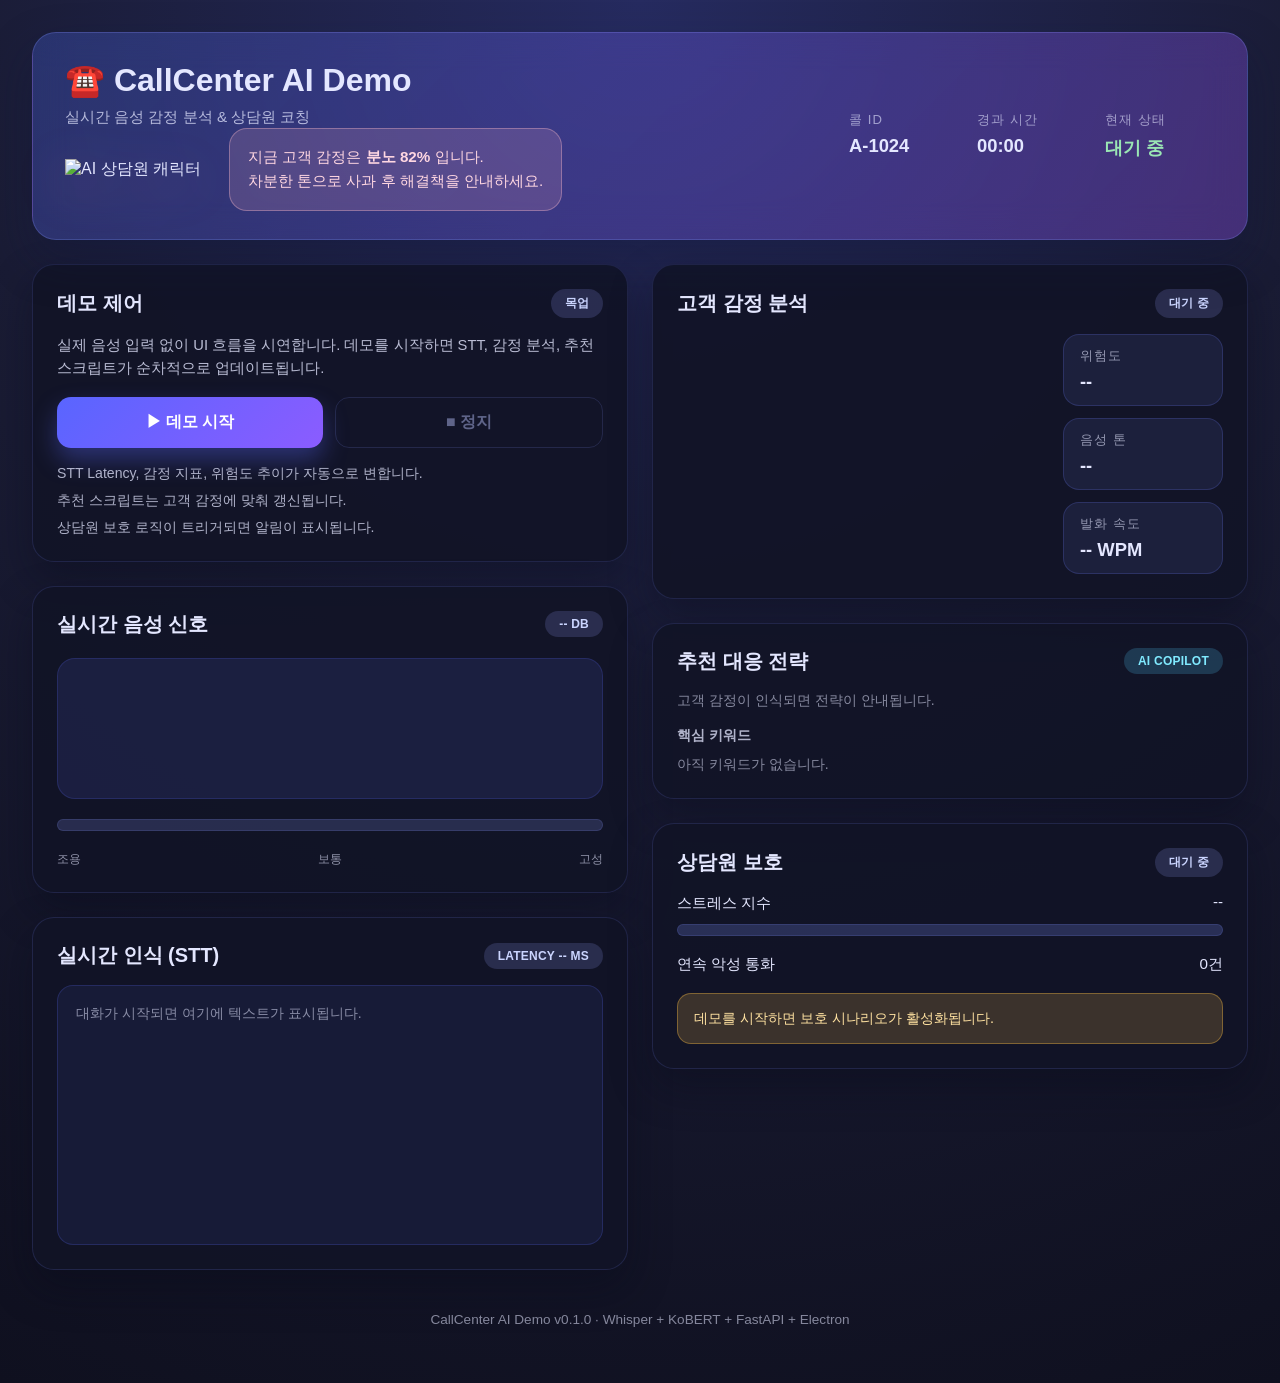
==== index.html @ 020f157e "Initial commit" ====
<!DOCTYPE html>
<html lang="ko">
<head>
  <meta charset="UTF-8">
  <meta name="viewport" content="width=device-width, initial-scale=1.0">
  <title>CallCenter AI Demo</title>
  <link rel="stylesheet" href="styles.css">
</head>
<body>
  <div class="layout">
    <header class="page-header">
      <div class="title-group">
        <h1>☎️ CallCenter AI Demo</h1>
        <p class="subtitle">실시간 음성 감정 분석 & 상담원 코칭</p>
        <div class="assistant-panel">
          <img src="assets/assistant-avatar.png" alt="AI 상담원 캐릭터" class="assistant-avatar">
          <div class="assistant-bubble">
            지금 고객 감정은 <strong>분노 82%</strong> 입니다.<br>
            차분한 톤으로 사과 후 해결책을 안내하세요.
          </div>
        </div>
      </div>
      <div class="header-metrics">
        <div class="header-metric">
          <span class="metric-label">콜 ID</span>
          <span class="metric-value" id="call-id">A-1024</span>
        </div>
        <div class="header-metric">
          <span class="metric-label">경과 시간</span>
          <span class="metric-value" id="call-timer">00:00</span>
        </div>
        <div class="header-metric">
          <span class="metric-label">현재 상태</span>
          <span class="metric-value state" id="call-state">대기 중</span>
        </div>
      </div>
    </header>

    <main class="dashboard">
      <section class="column left-column">
        <article class="card control-card">
          <div class="card-header">
            <h2>데모 제어</h2>
            <span class="badge badge-neutral">목업</span>
          </div>
          <p class="card-description">실제 음성 입력 없이 UI 흐름을 시연합니다. 데모를 시작하면 STT, 감정 분석, 추천 스크립트가 순차적으로 업데이트됩니다.</p>
          <div class="control-buttons">
            <button id="start-demo" class="btn btn-primary">▶ 데모 시작</button>
            <button id="stop-demo" class="btn btn-outline" disabled>■ 정지</button>
          </div>
          <ul class="control-hints">
            <li>STT Latency, 감정 지표, 위험도 추이가 자동으로 변합니다.</li>
            <li>추천 스크립트는 고객 감정에 맞춰 갱신됩니다.</li>
            <li>상담원 보호 로직이 트리거되면 알림이 표시됩니다.</li>
          </ul>
        </article>

        <article class="card audio-card">
          <div class="card-header">
            <h2>실시간 음성 신호</h2>
            <span id="audio-db" class="badge badge-neutral">-- dB</span>
          </div>
          <canvas id="voice-wave" height="140"></canvas>
          <div class="audio-meter">
            <div class="audio-meter-fill" id="audio-level-fill"></div>
          </div>
          <div class="audio-scale">
            <span>조용</span>
            <span>보통</span>
            <span>고성</span>
          </div>
        </article>

        <article class="card transcript-card">
          <div class="card-header">
            <h2>실시간 인식 (STT)</h2>
            <span id="stt-latency" class="badge badge-neutral">Latency -- ms</span>
          </div>
          <div id="transcript-list" class="transcript-list">
            <p class="placeholder">대화가 시작되면 여기에 텍스트가 표시됩니다.</p>
          </div>
        </article>
      </section>

      <section class="column right-column">
        <article class="card emotion-card">
          <div class="card-header">
            <h2>고객 감정 분석</h2>
            <span id="primary-emotion" class="badge badge-neutral">대기 중</span>
          </div>
          <div class="emotion-body">
            <div class="emotion-chart">
              <canvas id="emotion-chart"></canvas>
            </div>
            <div class="emotion-metrics">
              <div class="metric">
                <span class="metric-label">위험도</span>
                <span id="risk-score" class="metric-value">--</span>
              </div>
              <div class="metric">
                <span class="metric-label">음성 톤</span>
                <span id="tone-score" class="metric-value">--</span>
              </div>
              <div class="metric">
                <span class="metric-label">발화 속도</span>
                <span id="wpm-score" class="metric-value">-- WPM</span>
              </div>
            </div>
          </div>
        </article>

        <article class="card suggestion-card">
          <div class="card-header">
            <h2>추천 대응 전략</h2>
            <span class="badge badge-info">AI Copilot</span>
          </div>
          <ul id="suggestion-list" class="suggestion-list">
            <li class="placeholder">고객 감정이 인식되면 전략이 안내됩니다.</li>
          </ul>
          <div class="keyword-section">
            <h3>핵심 키워드</h3>
            <div id="keyword-list" class="keyword-list">
              <span class="placeholder">아직 키워드가 없습니다.</span>
            </div>
          </div>
        </article>

        <article class="card agent-card">
          <div class="card-header">
            <h2>상담원 보호</h2>
            <span id="agent-state-label" class="badge badge-neutral">대기 중</span>
          </div>
          <div class="agent-body">
            <div class="agent-metric">
              <div class="agent-metric-header">
                <span>스트레스 지수</span>
                <span id="stress-value">--</span>
              </div>
              <div class="progress">
                <div id="stress-bar" class="progress-fill"></div>
              </div>
            </div>
            <div class="agent-metric">
              <div class="agent-metric-header">
                <span>연속 악성 통화</span>
                <span id="escalation-count">0건</span>
              </div>
            </div>
            <div class="agent-alert" id="agent-hint">데모를 시작하면 보호 시나리오가 활성화됩니다.</div>
          </div>
        </article>
      </section>
    </main>

    <footer class="page-footer">
      CallCenter AI Demo v0.1.0 · Whisper + KoBERT + FastAPI + Electron
    </footer>
  </div>

  <script src="https://cdn.jsdelivr.net/npm/chart.js@4.4.0/dist/chart.umd.min.js"></script>
  <script src="app.js"></script>
</body>
</html>
---- styles.css ----
* {
  box-sizing: border-box;
  margin: 0;
  padding: 0;
}

body {
  font-family: 'Segoe UI', Roboto, 'Apple SD Gothic Neo', Pretendard, sans-serif;
  background: radial-gradient(circle at top, #262b60 0%, #1a1c35 45%, #0f101f 100%);
  color: #e4e7ff;
  min-height: 100vh;
  padding: 32px;
}

.layout {
  max-width: 1280px;
  margin: 0 auto;
  display: flex;
  flex-direction: column;
  gap: 24px;
}

.assistant-panel {
  display : flex;
  align-items : center;
  gap : 24px;
}

.assistant-avatar {
  width : 140px;
  height : auto;
  filter : drop-shadow(0 12px 24px rgba(249, 114, 167, 0.35));
}

.assistant-bubble {
  background: rgba(252, 173, 199, 0.16);
  border: 1px solid rgba(255, 192, 203, 0.35);
  border-radius: 18px;
  padding: 16px 18px;
  color: #ffd7e2;
  font-size: 0.95rem;
  line-height: 1.6;
  max-width: 360px;
}

.page-header {
  background: linear-gradient(135deg, rgba(76, 110, 245, 0.28), rgba(159, 87, 255, 0.32));
  border: 1px solid rgba(133, 148, 255, 0.25);
  border-radius: 24px;
  padding: 28px 32px;
  display: flex;
  justify-content: space-between;
  align-items: center;
  backdrop-filter: blur(18px);
  box-shadow: 0 20px 45px rgba(16, 22, 58, 0.35);
}

.title-group h1 {
  font-size: 2rem;
  font-weight: 700;
  margin-bottom: 8px;
}

.subtitle {
  font-size: 0.95rem;
  opacity: 0.75;
}

.header-metrics {
  display: flex;
  gap: 18px;
}

.header-metric {
  display: flex;
  flex-direction: column;
  gap: 6px;
  min-width: 110px;
}

.metric-label {
  font-size: 0.82rem;
  text-transform: uppercase;
  letter-spacing: 0.08em;
  opacity: 0.6;
}

.metric-value {
  font-size: 1.2rem;
  font-weight: 700;
}

.metric-value.state {
  color: #9ae6b4;
}

.dashboard {
  display: grid;
  grid-template-columns: minmax(0, 1fr) minmax(0, 1fr);
  gap: 24px;
}

.column {
  display: flex;
  flex-direction: column;
  gap: 24px;
}

.card {
  background: rgba(18, 20, 38, 0.92);
  border-radius: 22px;
  border: 1px solid rgba(87, 99, 197, 0.22);
  box-shadow: 0 18px 40px rgba(8, 10, 26, 0.4);
  padding: 24px;
  display: flex;
  flex-direction: column;
  gap: 16px;
}

.card-header {
  display: flex;
  justify-content: space-between;
  align-items: center;
}

.card-header h2 {
  font-size: 1.25rem;
  font-weight: 700;
}

.badge {
  display: inline-flex;
  align-items: center;
  justify-content: center;
  padding: 6px 14px;
  border-radius: 999px;
  font-size: 0.75rem;
  font-weight: 600;
  letter-spacing: 0.02em;
  text-transform: uppercase;
}

.badge-neutral {
  background: rgba(148, 163, 255, 0.18);
  color: #cbd5ff;
}

.badge-info {
  background: rgba(80, 205, 255, 0.2);
  color: #80eaff;
}

.badge-success {
  background: rgba(88, 214, 141, 0.2);
  color: #9ae6b4;
}

.badge-warning {
  background: rgba(255, 195, 77, 0.2);
  color: #ffd27f;
}

.badge-danger {
  background: rgba(255, 99, 132, 0.2);
  color: #ffa6b8;
}

.card-description {
  font-size: 0.92rem;
  line-height: 1.6;
  opacity: 0.8;
}

.control-buttons {
  display: flex;
  gap: 12px;
}

.btn {
  flex: 1;
  padding: 14px 18px;
  font-size: 1rem;
  font-weight: 600;
  border-radius: 14px;
  cursor: pointer;
  transition: all 0.25s ease;
}

.btn:disabled {
  opacity: 0.45;
  cursor: not-allowed;
}

.btn-primary {
  background: linear-gradient(135deg, #5965ff, #8b5cff);
  color: #fff;
  border: none;
  box-shadow: 0 12px 24px rgba(92, 105, 255, 0.35);
}

.btn-primary:hover:not(:disabled) {
  transform: translateY(-2px);
  box-shadow: 0 18px 32px rgba(92, 105, 255, 0.45);
}

.btn-outline {
  background: transparent;
  border: 1px solid rgba(132, 148, 255, 0.35);
  color: #bcc6ff;
}

.btn-outline:hover:not(:disabled) {
  background: rgba(113, 126, 255, 0.15);
}

.control-hints {
  list-style: none;
  display: flex;
  flex-direction: column;
  gap: 8px;
  font-size: 0.88rem;
  opacity: 0.75;
}

.audio-card {
  gap: 20px;
}

#voice-wave {
  width: 100%;
  border-radius: 18px;
  background: rgba(29, 33, 68, 0.9);
  border: 1px solid rgba(92, 105, 255, 0.18);
}

.audio-meter {
  width: 100%;
  height: 12px;
  border-radius: 8px;
  background: rgba(44, 48, 84, 0.9);
  overflow: hidden;
  border: 1px solid rgba(132, 148, 255, 0.15);
}

.audio-meter-fill {
  height: 100%;
  background: linear-gradient(90deg, #5ddcff, #3c92ff, #ff4d6d);
  width: 0%;
  transition: width 0.3s ease;
}

.audio-scale {
  display: flex;
  justify-content: space-between;
  font-size: 0.78rem;
  opacity: 0.6;
}

.transcript-list {
  background: rgba(25, 29, 58, 0.9);
  border-radius: 16px;
  border: 1px solid rgba(92, 105, 255, 0.2);
  padding: 18px;
  min-height: 260px;
  max-height: 360px;
  overflow-y: auto;
  display: flex;
  flex-direction: column;
  gap: 14px;
}

.transcript-list::-webkit-scrollbar {
  width: 6px;
}

.transcript-list::-webkit-scrollbar-thumb {
  background: rgba(132, 148, 255, 0.45);
  border-radius: 999px;
}

.transcript-item {
  display: flex;
  flex-direction: column;
  gap: 6px;
  padding: 12px 16px;
  border-radius: 14px;
  line-height: 1.5;
}

.transcript-item.customer {
  background: rgba(255, 82, 119, 0.15);
  border: 1px solid rgba(255, 82, 119, 0.25);
}

.transcript-item.agent {
  background: rgba(94, 219, 164, 0.12);
  border: 1px solid rgba(109, 235, 182, 0.25);
}

.transcript-meta {
  font-size: 0.78rem;
  text-transform: uppercase;
  letter-spacing: 0.08em;
  opacity: 0.65;
}

.emotion-body {
  display: flex;
  gap: 18px;
  align-items: center;
}

.emotion-chart {
  flex: 1;
  min-width: 200px;
}

.emotion-metrics {
  display: flex;
  flex-direction: column;
  gap: 12px;
  min-width: 160px;
}

.emotion-metrics .metric {
  display: flex;
  flex-direction: column;
  gap: 6px;
  background: rgba(32, 36, 68, 0.75);
  border-radius: 16px;
  padding: 12px 16px;
  border: 1px solid rgba(94, 110, 214, 0.25);
}

.metric-value {
  font-size: 1.15rem;
  font-weight: 700;
}

.suggestion-list {
  list-style: none;
  display: flex;
  flex-direction: column;
  gap: 12px;
}

.suggestion-item {
  background: rgba(34, 60, 115, 0.35);
  border: 1px solid rgba(96, 143, 255, 0.28);
  border-radius: 16px;
  padding: 16px;
  line-height: 1.6;
  display: flex;
  flex-direction: column;
  gap: 6px;
}

.suggestion-item strong {
  color: #9ae6b4;
}

.keyword-section h3 {
  font-size: 0.9rem;
  opacity: 0.75;
  margin-bottom: 10px;
}

.keyword-list {
  display: flex;
  flex-wrap: wrap;
  gap: 10px;
}

.keyword-chip {
  padding: 6px 12px;
  border-radius: 999px;
  background: rgba(107, 142, 255, 0.2);
  border: 1px solid rgba(131, 162, 255, 0.35);
  font-size: 0.82rem;
}

.agent-body {
  display: flex;
  flex-direction: column;
  gap: 18px;
}

.agent-metric {
  display: flex;
  flex-direction: column;
  gap: 10px;
}

.agent-metric-header {
  display: flex;
  justify-content: space-between;
  font-size: 0.95rem;
}

.progress {
  width: 100%;
  height: 12px;
  border-radius: 999px;
  background: rgba(45, 51, 92, 0.9);
  overflow: hidden;
  border: 1px solid rgba(102, 115, 207, 0.22);
}

.progress-fill {
  height: 100%;
  width: 0%;
  background: linear-gradient(90deg, #5ddcff, #ff4d6d);
  transition: width 0.4s ease;
}

.agent-alert {
  background: rgba(255, 193, 71, 0.18);
  border: 1px solid rgba(255, 193, 71, 0.35);
  color: #ffe2a1;
  border-radius: 14px;
  padding: 14px 16px;
  font-size: 0.9rem;
  line-height: 1.5;
}

.placeholder {
  opacity: 0.55;
  font-size: 0.88rem;
}

.page-footer {
  text-align: center;
  padding: 18px 0 24px;
  font-size: 0.85rem;
  opacity: 0.55;
}

@media (max-width: 1140px) {
  .dashboard {
    grid-template-columns: 1fr;
  }

  .page-header {
    flex-direction: column;
    align-items: flex-start;
    gap: 18px;
  }

  .header-metrics {
    width: 100%;
    justify-content: space-between;
    flex-wrap: wrap;
  }
}
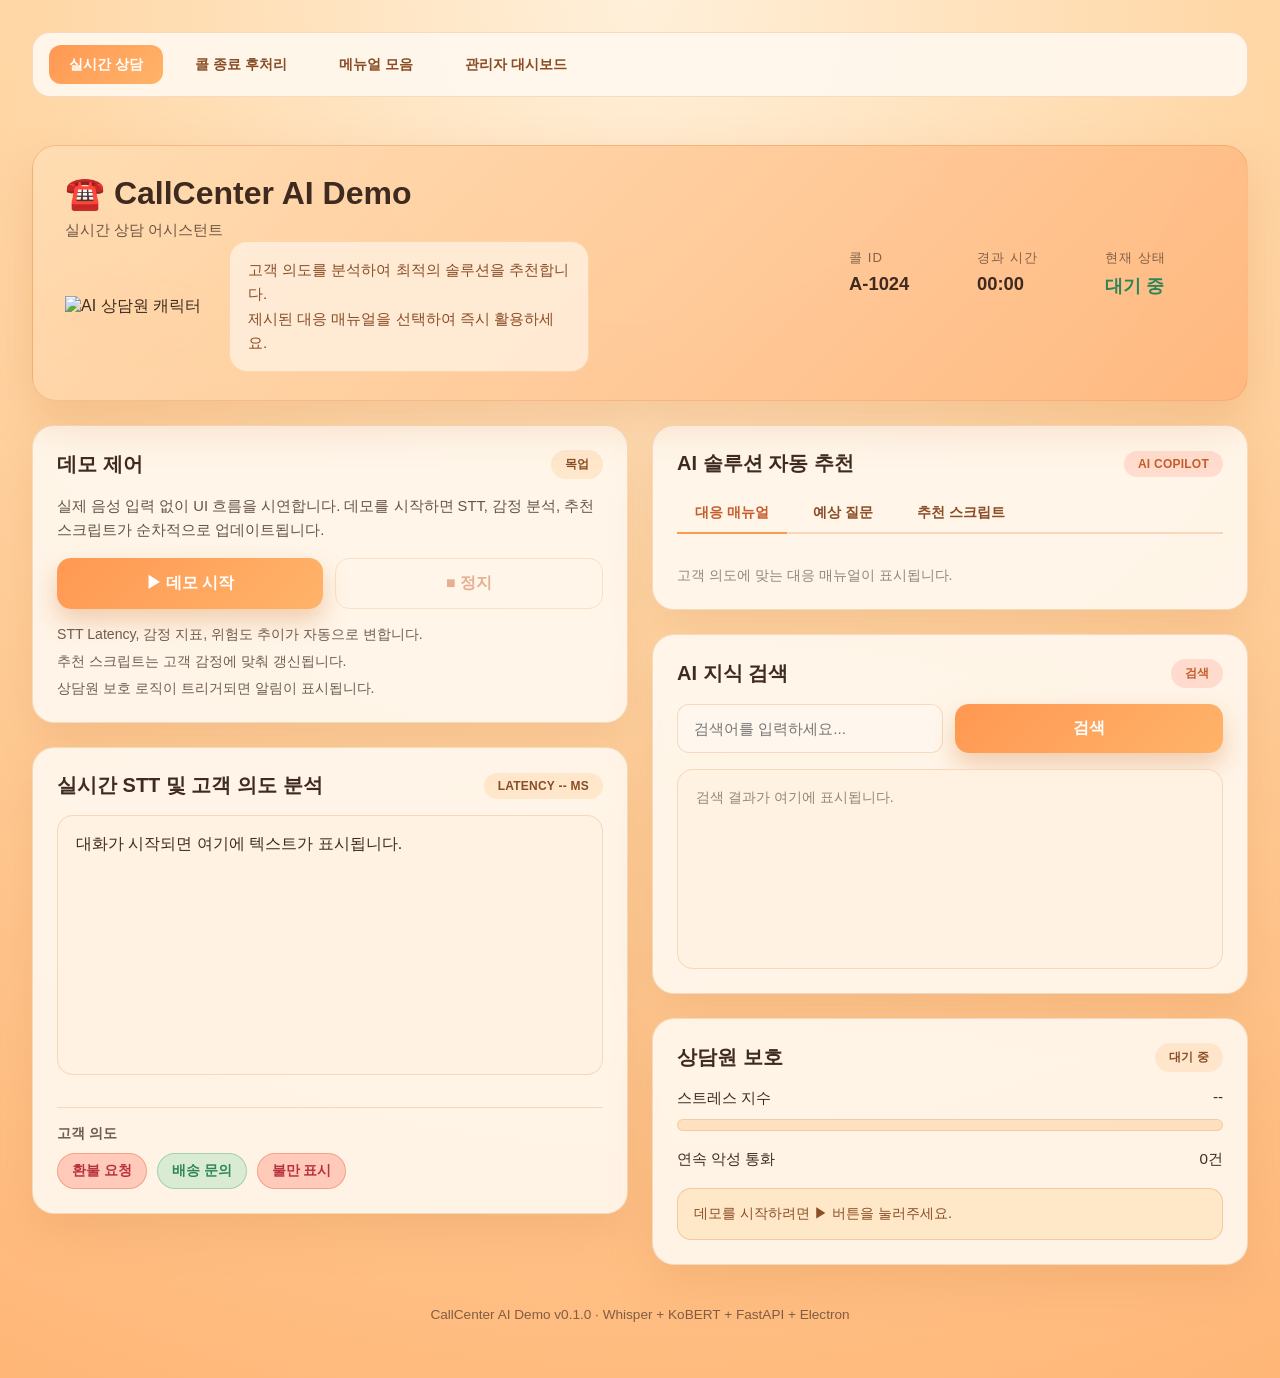
==== commit e7feb4ed: "11-08/10:53" ====
--- a/index.html
+++ b/index.html
@@ -8,15 +8,21 @@
 </head>
 <body>
   <div class="layout">
+    <nav class="main-nav">
+      <a href="index.html" class="nav-link active">실시간 상담</a>
+      <a href="debriefing.html" class="nav-link">콜 종료 후처리</a>
+      <a href="manual.html" class="nav-link">메뉴얼 모음</a>
+      <a href="admin.html" class="nav-link">관리자 대시보드</a>
+    </nav>
     <header class="page-header">
       <div class="title-group">
         <h1>☎️ CallCenter AI Demo</h1>
-        <p class="subtitle">실시간 음성 감정 분석 & 상담원 코칭</p>
+        <p class="subtitle">실시간 상담 어시스턴트</p>
         <div class="assistant-panel">
           <img src="assets/assistant-avatar.png" alt="AI 상담원 캐릭터" class="assistant-avatar">
           <div class="assistant-bubble">
-            지금 고객 감정은 <strong>분노 82%</strong> 입니다.<br>
-            차분한 톤으로 사과 후 해결책을 안내하세요.
+            고객 의도를 분석하여 최적의 솔루션을 추천합니다.<br>
+            제시된 대응 매뉴얼을 선택하여 즉시 활용하세요.
           </div>
         </div>
       </div>
@@ -55,73 +61,64 @@
           </ul>
         </article>
 
-        <article class="card audio-card">
-          <div class="card-header">
-            <h2>실시간 음성 신호</h2>
-            <span id="audio-db" class="badge badge-neutral">-- dB</span>
-          </div>
-          <canvas id="voice-wave" height="140"></canvas>
-          <div class="audio-meter">
-            <div class="audio-meter-fill" id="audio-level-fill"></div>
-          </div>
-          <div class="audio-scale">
-            <span>조용</span>
-            <span>보통</span>
-            <span>고성</span>
-          </div>
-        </article>
-
         <article class="card transcript-card">
           <div class="card-header">
-            <h2>실시간 인식 (STT)</h2>
+            <h2>실시간 STT 및 고객 의도 분석</h2>
             <span id="stt-latency" class="badge badge-neutral">Latency -- ms</span>
           </div>
           <div id="transcript-list" class="transcript-list">
             <p class="placeholder">대화가 시작되면 여기에 텍스트가 표시됩니다.</p>
           </div>
+          <div class="intent-section">
+            <h3>고객 의도</h3>
+            <div id="intent-list" class="intent-list">
+              <span class="placeholder">의도 분석 중...</span>
+            </div>
+          </div>
         </article>
       </section>
 
       <section class="column right-column">
-        <article class="card emotion-card">
+        <article class="card solution-card">
           <div class="card-header">
-            <h2>고객 감정 분석</h2>
-            <span id="primary-emotion" class="badge badge-neutral">대기 중</span>
+            <h2>AI 솔루션 자동 추천</h2>
+            <span class="badge badge-info">AI Copilot</span>
           </div>
-          <div class="emotion-body">
-            <div class="emotion-chart">
-              <canvas id="emotion-chart"></canvas>
+          <div class="solution-tabs">
+            <button class="tab-btn active" data-tab="manual">대응 매뉴얼</button>
+            <button class="tab-btn" data-tab="questions">예상 질문</button>
+            <button class="tab-btn" data-tab="script">추천 스크립트</button>
+          </div>
+          <div class="solution-content">
+            <div id="manual-content" class="tab-content active">
+              <ul id="manual-list" class="solution-list">
+                <li class="placeholder">고객 의도에 맞는 대응 매뉴얼이 표시됩니다.</li>
+              </ul>
             </div>
-            <div class="emotion-metrics">
-              <div class="metric">
-                <span class="metric-label">위험도</span>
-                <span id="risk-score" class="metric-value">--</span>
-              </div>
-              <div class="metric">
-                <span class="metric-label">음성 톤</span>
-                <span id="tone-score" class="metric-value">--</span>
-              </div>
-              <div class="metric">
-                <span class="metric-label">발화 속도</span>
-                <span id="wpm-score" class="metric-value">-- WPM</span>
-              </div>
+            <div id="questions-content" class="tab-content">
+              <ul id="questions-list" class="solution-list">
+                <li class="placeholder">예상 질문이 표시됩니다.</li>
+              </ul>
+            </div>
+            <div id="script-content" class="tab-content">
+              <ul id="script-list" class="solution-list">
+                <li class="placeholder">추천 스크립트가 표시됩니다.</li>
+              </ul>
             </div>
           </div>
         </article>
 
-        <article class="card suggestion-card">
+        <article class="card search-card">
           <div class="card-header">
-            <h2>추천 대응 전략</h2>
-            <span class="badge badge-info">AI Copilot</span>
+            <h2>AI 지식 검색</h2>
+            <span class="badge badge-info">검색</span>
           </div>
-          <ul id="suggestion-list" class="suggestion-list">
-            <li class="placeholder">고객 감정이 인식되면 전략이 안내됩니다.</li>
-          </ul>
-          <div class="keyword-section">
-            <h3>핵심 키워드</h3>
-            <div id="keyword-list" class="keyword-list">
-              <span class="placeholder">아직 키워드가 없습니다.</span>
-            </div>
+          <div class="search-box">
+            <input type="text" id="knowledge-search" placeholder="검색어를 입력하세요..." class="search-input">
+            <button id="search-btn" class="btn btn-primary">검색</button>
+          </div>
+          <div id="search-results" class="search-results">
+            <p class="placeholder">검색 결과가 여기에 표시됩니다.</p>
           </div>
         </article>
 
@@ -152,6 +149,7 @@
       </section>
     </main>
 
+
     <footer class="page-footer">
       CallCenter AI Demo v0.1.0 · Whisper + KoBERT + FastAPI + Electron
     </footer>
--- a/styles.css
+++ b/styles.css
@@ -6,8 +6,8 @@
 
 body {
   font-family: 'Segoe UI', Roboto, 'Apple SD Gothic Neo', Pretendard, sans-serif;
-  background: radial-gradient(circle at top, #262b60 0%, #1a1c35 45%, #0f101f 100%);
-  color: #e4e7ff;
+  background: radial-gradient(circle at top, #fff0da 0%, #ffd7a6 40%, #ffb677 100%);
+  color: #3f2a20;
   min-height: 100vh;
   padding: 32px;
 }
@@ -29,30 +29,30 @@
 .assistant-avatar {
   width : 140px;
   height : auto;
-  filter : drop-shadow(0 12px 24px rgba(249, 114, 167, 0.35));
+  filter : drop-shadow(0 12px 24px rgba(255, 173, 96, 0.38));
 }
 
 .assistant-bubble {
-  background: rgba(252, 173, 199, 0.16);
-  border: 1px solid rgba(255, 192, 203, 0.35);
+  background: rgba(255, 241, 224, 0.8);
+  border: 1px solid rgba(255, 186, 120, 0.45);
   border-radius: 18px;
   padding: 16px 18px;
-  color: #ffd7e2;
+  color: #8a4d26;
   font-size: 0.95rem;
   line-height: 1.6;
   max-width: 360px;
 }
 
 .page-header {
-  background: linear-gradient(135deg, rgba(76, 110, 245, 0.28), rgba(159, 87, 255, 0.32));
-  border: 1px solid rgba(133, 148, 255, 0.25);
+  background: linear-gradient(135deg, rgba(255, 221, 179, 0.9), rgba(255, 181, 124, 0.9));
+  border: 1px solid rgba(233, 155, 95, 0.45);
   border-radius: 24px;
   padding: 28px 32px;
   display: flex;
   justify-content: space-between;
   align-items: center;
   backdrop-filter: blur(18px);
-  box-shadow: 0 20px 45px rgba(16, 22, 58, 0.35);
+  box-shadow: 0 20px 45px rgba(214, 134, 72, 0.28);
 }
 
 .title-group h1 {
@@ -82,7 +82,7 @@
   font-size: 0.82rem;
   text-transform: uppercase;
   letter-spacing: 0.08em;
-  opacity: 0.6;
+  opacity: 0.65;
 }
 
 .metric-value {
@@ -91,7 +91,7 @@
 }
 
 .metric-value.state {
-  color: #9ae6b4;
+  color: #2f855a;
 }
 
 .dashboard {
@@ -107,10 +107,10 @@
 }
 
 .card {
-  background: rgba(18, 20, 38, 0.92);
+  background: rgba(255, 248, 238, 0.92);
   border-radius: 22px;
-  border: 1px solid rgba(87, 99, 197, 0.22);
-  box-shadow: 0 18px 40px rgba(8, 10, 26, 0.4);
+  border: 1px solid rgba(227, 167, 110, 0.35);
+  box-shadow: 0 18px 40px rgba(214, 142, 82, 0.25);
   padding: 24px;
   display: flex;
   flex-direction: column;
@@ -141,28 +141,28 @@
 }
 
 .badge-neutral {
-  background: rgba(148, 163, 255, 0.18);
-  color: #cbd5ff;
+  background: rgba(255, 222, 186, 0.6);
+  color: #8a4d26;
 }
 
 .badge-info {
-  background: rgba(80, 205, 255, 0.2);
-  color: #80eaff;
+  background: rgba(255, 210, 196, 0.7);
+  color: #c75d2c;
 }
 
 .badge-success {
-  background: rgba(88, 214, 141, 0.2);
-  color: #9ae6b4;
+  background: rgba(176, 225, 195, 0.65);
+  color: #2f855a;
 }
 
 .badge-warning {
-  background: rgba(255, 195, 77, 0.2);
-  color: #ffd27f;
+  background: rgba(255, 215, 128, 0.6);
+  color: #c66a17;
 }
 
 .badge-danger {
-  background: rgba(255, 99, 132, 0.2);
-  color: #ffa6b8;
+  background: rgba(255, 163, 140, 0.6);
+  color: #b8323c;
 }
 
 .card-description {
@@ -192,25 +192,25 @@
 }
 
 .btn-primary {
-  background: linear-gradient(135deg, #5965ff, #8b5cff);
+  background: linear-gradient(135deg, #ff9852, #ffb36a);
   color: #fff;
   border: none;
-  box-shadow: 0 12px 24px rgba(92, 105, 255, 0.35);
+  box-shadow: 0 12px 24px rgba(215, 133, 66, 0.35);
 }
 
 .btn-primary:hover:not(:disabled) {
   transform: translateY(-2px);
-  box-shadow: 0 18px 32px rgba(92, 105, 255, 0.45);
+  box-shadow: 0 18px 32px rgba(215, 133, 66, 0.45);
 }
 
 .btn-outline {
   background: transparent;
-  border: 1px solid rgba(132, 148, 255, 0.35);
-  color: #bcc6ff;
+  border: 1px solid rgba(230, 156, 96, 0.55);
+  color: #c75d2c;
 }
 
 .btn-outline:hover:not(:disabled) {
-  background: rgba(113, 126, 255, 0.15);
+  background: rgba(255, 194, 149, 0.25);
 }
 
 .control-hints {
@@ -229,22 +229,22 @@
 #voice-wave {
   width: 100%;
   border-radius: 18px;
-  background: rgba(29, 33, 68, 0.9);
-  border: 1px solid rgba(92, 105, 255, 0.18);
+  background: rgba(255, 238, 219, 0.9);
+  border: 1px solid rgba(233, 162, 107, 0.35);
 }
 
 .audio-meter {
   width: 100%;
   height: 12px;
   border-radius: 8px;
-  background: rgba(44, 48, 84, 0.9);
+  background: rgba(255, 223, 186, 0.9);
   overflow: hidden;
-  border: 1px solid rgba(132, 148, 255, 0.15);
+  border: 1px solid rgba(230, 162, 104, 0.3);
 }
 
 .audio-meter-fill {
   height: 100%;
-  background: linear-gradient(90deg, #5ddcff, #3c92ff, #ff4d6d);
+  background: linear-gradient(90deg, #ffb36a, #ff925a, #ff6f61);
   width: 0%;
   transition: width 0.3s ease;
 }
@@ -253,13 +253,13 @@
   display: flex;
   justify-content: space-between;
   font-size: 0.78rem;
-  opacity: 0.6;
+  color: rgba(63, 42, 32, 0.65);
 }
 
 .transcript-list {
-  background: rgba(25, 29, 58, 0.9);
-  border-radius: 16px;
-  border: 1px solid rgba(92, 105, 255, 0.2);
+  background: rgba(255, 242, 226, 0.9);
+  border-radius: 16px;
+  border: 1px solid rgba(229, 170, 116, 0.35);
   padding: 18px;
   min-height: 260px;
   max-height: 360px;
@@ -274,7 +274,7 @@
 }
 
 .transcript-list::-webkit-scrollbar-thumb {
-  background: rgba(132, 148, 255, 0.45);
+  background: rgba(229, 170, 116, 0.6);
   border-radius: 999px;
 }
 
@@ -288,13 +288,13 @@
 }
 
 .transcript-item.customer {
-  background: rgba(255, 82, 119, 0.15);
-  border: 1px solid rgba(255, 82, 119, 0.25);
+  background: rgba(255, 176, 156, 0.3);
+  border: 1px solid rgba(240, 132, 102, 0.35);
 }
 
 .transcript-item.agent {
-  background: rgba(94, 219, 164, 0.12);
-  border: 1px solid rgba(109, 235, 182, 0.25);
+  background: rgba(193, 230, 200, 0.35);
+  border: 1px solid rgba(129, 190, 150, 0.35);
 }
 
 .transcript-meta {
@@ -326,10 +326,10 @@
   display: flex;
   flex-direction: column;
   gap: 6px;
-  background: rgba(32, 36, 68, 0.75);
+  background: rgba(255, 234, 211, 0.85);
   border-radius: 16px;
   padding: 12px 16px;
-  border: 1px solid rgba(94, 110, 214, 0.25);
+  border: 1px solid rgba(233, 162, 107, 0.35);
 }
 
 .metric-value {
@@ -345,8 +345,8 @@
 }
 
 .suggestion-item {
-  background: rgba(34, 60, 115, 0.35);
-  border: 1px solid rgba(96, 143, 255, 0.28);
+  background: rgba(255, 235, 210, 0.8);
+  border: 1px solid rgba(233, 170, 116, 0.4);
   border-radius: 16px;
   padding: 16px;
   line-height: 1.6;
@@ -356,7 +356,7 @@
 }
 
 .suggestion-item strong {
-  color: #9ae6b4;
+  color: #c75d2c;
 }
 
 .keyword-section h3 {
@@ -374,8 +374,8 @@
 .keyword-chip {
   padding: 6px 12px;
   border-radius: 999px;
-  background: rgba(107, 142, 255, 0.2);
-  border: 1px solid rgba(131, 162, 255, 0.35);
+  background: rgba(255, 213, 178, 0.6);
+  border: 1px solid rgba(233, 162, 107, 0.6);
   font-size: 0.82rem;
 }
 
@@ -401,22 +401,22 @@
   width: 100%;
   height: 12px;
   border-radius: 999px;
-  background: rgba(45, 51, 92, 0.9);
+  background: rgba(255, 220, 184, 0.85);
   overflow: hidden;
-  border: 1px solid rgba(102, 115, 207, 0.22);
+  border: 1px solid rgba(233, 162, 107, 0.35);
 }
 
 .progress-fill {
   height: 100%;
   width: 0%;
-  background: linear-gradient(90deg, #5ddcff, #ff4d6d);
+  background: linear-gradient(90deg, #ffb36a, #ff7b5c);
   transition: width 0.4s ease;
 }
 
 .agent-alert {
-  background: rgba(255, 193, 71, 0.18);
-  border: 1px solid rgba(255, 193, 71, 0.35);
-  color: #ffe2a1;
+  background: rgba(255, 214, 156, 0.4);
+  border: 1px solid rgba(233, 162, 107, 0.45);
+  color: #8a4d26;
   border-radius: 14px;
   padding: 14px 16px;
   font-size: 0.9rem;
@@ -424,7 +424,7 @@
 }
 
 .placeholder {
-  opacity: 0.55;
+  color: rgba(63, 42, 32, 0.55);
   font-size: 0.88rem;
 }
 
@@ -432,7 +432,750 @@
   text-align: center;
   padding: 18px 0 24px;
   font-size: 0.85rem;
-  opacity: 0.55;
+  color: rgba(63, 42, 32, 0.65);
+}
+
+/* 네비게이션 */
+.main-nav {
+  display: flex;
+  gap: 12px;
+  background: rgba(255, 248, 238, 0.92);
+  border-radius: 18px;
+  padding: 12px 16px;
+  border: 1px solid rgba(227, 167, 110, 0.35);
+  margin-bottom: 24px;
+}
+
+.nav-link {
+  padding: 10px 20px;
+  border-radius: 12px;
+  text-decoration: none;
+  color: #8a4d26;
+  font-weight: 600;
+  font-size: 0.9rem;
+  transition: all 0.25s ease;
+  background: transparent;
+}
+
+.nav-link:hover {
+  background: rgba(255, 194, 149, 0.25);
+}
+
+.nav-link.active {
+  background: linear-gradient(135deg, #ff9852, #ffb36a);
+  color: #fff;
+}
+
+/* 의도 분석 */
+.intent-section {
+  margin-top: 16px;
+  padding-top: 16px;
+  border-top: 1px solid rgba(233, 162, 107, 0.35);
+}
+
+.intent-section h3 {
+  font-size: 0.9rem;
+  opacity: 0.75;
+  margin-bottom: 10px;
+}
+
+.intent-list {
+  display: flex;
+  flex-wrap: wrap;
+  gap: 10px;
+}
+
+.intent-chip {
+  padding: 8px 14px;
+  border-radius: 999px;
+  background: rgba(193, 230, 200, 0.6);
+  border: 1px solid rgba(129, 190, 150, 0.6);
+  font-size: 0.85rem;
+  font-weight: 600;
+  color: #2f855a;
+}
+
+.intent-chip.highlight {
+  background: rgba(255, 176, 156, 0.6);
+  border-color: rgba(240, 132, 102, 0.6);
+  color: #b8323c;
+}
+
+/* 솔루션 탭 */
+.solution-tabs {
+  display: flex;
+  gap: 8px;
+  margin-bottom: 16px;
+  border-bottom: 2px solid rgba(233, 162, 107, 0.35);
+}
+
+.tab-btn {
+  padding: 10px 18px;
+  border: none;
+  background: transparent;
+  color: #8a4d26;
+  font-weight: 600;
+  font-size: 0.9rem;
+  cursor: pointer;
+  border-bottom: 2px solid transparent;
+  margin-bottom: -2px;
+  transition: all 0.25s ease;
+}
+
+.tab-btn:hover {
+  color: #c75d2c;
+}
+
+.tab-btn.active {
+  color: #c75d2c;
+  border-bottom-color: #ff9852;
+}
+
+.tab-content {
+  display: none;
+}
+
+.tab-content.active {
+  display: block;
+}
+
+.solution-list {
+  list-style: none;
+  display: flex;
+  flex-direction: column;
+  gap: 12px;
+}
+
+.solution-item {
+  background: rgba(255, 235, 210, 0.8);
+  border: 1px solid rgba(233, 170, 116, 0.4);
+  border-radius: 16px;
+  padding: 16px;
+  line-height: 1.6;
+  cursor: pointer;
+  transition: all 0.25s ease;
+}
+
+.solution-item:hover {
+  background: rgba(255, 222, 186, 0.9);
+  transform: translateY(-2px);
+  box-shadow: 0 8px 16px rgba(214, 142, 82, 0.2);
+}
+
+.solution-item strong {
+  color: #c75d2c;
+  display: block;
+  margin-bottom: 6px;
+}
+
+/* 검색 */
+.search-card {
+  gap: 16px;
+}
+
+.search-box {
+  display: flex;
+  gap: 12px;
+}
+
+.search-input {
+  flex: 1;
+  padding: 12px 16px;
+  border: 1px solid rgba(233, 162, 107, 0.35);
+  border-radius: 12px;
+  background: rgba(255, 248, 238, 0.9);
+  color: #3f2a20;
+  font-size: 0.95rem;
+}
+
+.search-input:focus {
+  outline: none;
+  border-color: #ff9852;
+  box-shadow: 0 0 0 3px rgba(255, 152, 82, 0.1);
+}
+
+.search-results {
+  min-height: 200px;
+  max-height: 400px;
+  overflow-y: auto;
+  background: rgba(255, 242, 226, 0.9);
+  border-radius: 16px;
+  border: 1px solid rgba(229, 170, 116, 0.35);
+  padding: 18px;
+}
+
+.search-result-item {
+  padding: 12px;
+  border-bottom: 1px solid rgba(229, 170, 116, 0.2);
+  margin-bottom: 8px;
+}
+
+.search-result-item:last-child {
+  border-bottom: none;
+}
+
+.search-result-item h4 {
+  color: #c75d2c;
+  margin-bottom: 6px;
+  font-size: 0.95rem;
+}
+
+.search-result-item p {
+  font-size: 0.88rem;
+  line-height: 1.5;
+  opacity: 0.8;
+}
+
+/* 요약 카드 */
+.summary-content {
+  display: flex;
+  flex-direction: column;
+  gap: 20px;
+}
+
+.summary-section {
+  padding: 16px;
+  background: rgba(255, 234, 211, 0.85);
+  border-radius: 16px;
+  border: 1px solid rgba(233, 162, 107, 0.35);
+}
+
+.summary-section h3 {
+  font-size: 1rem;
+  color: #c75d2c;
+  margin-bottom: 12px;
+}
+
+.summary-text {
+  font-size: 0.95rem;
+  line-height: 1.6;
+  color: #3f2a20;
+}
+
+.summary-actions {
+  display: flex;
+  gap: 12px;
+  margin-top: 16px;
+}
+
+/* 감정 노동 */
+.labor-metrics {
+  display: flex;
+  flex-direction: column;
+  gap: 16px;
+}
+
+.labor-metric {
+  padding: 16px;
+  background: rgba(255, 234, 211, 0.85);
+  border-radius: 16px;
+  border: 1px solid rgba(233, 162, 107, 0.35);
+}
+
+.labor-metric-header {
+  display: flex;
+  justify-content: space-between;
+  margin-bottom: 12px;
+  font-size: 0.95rem;
+}
+
+.tag-list {
+  display: flex;
+  flex-wrap: wrap;
+  gap: 8px;
+  margin-top: 8px;
+}
+
+.tag {
+  padding: 6px 12px;
+  border-radius: 999px;
+  font-size: 0.82rem;
+  font-weight: 600;
+}
+
+.tag-danger {
+  background: rgba(255, 163, 140, 0.6);
+  color: #b8323c;
+}
+
+.tag-warning {
+  background: rgba(255, 215, 128, 0.6);
+  color: #c66a17;
+}
+
+.tag-info {
+  background: rgba(255, 210, 196, 0.7);
+  color: #c75d2c;
+}
+
+.labor-note {
+  margin-top: 16px;
+  padding: 14px;
+  background: rgba(255, 214, 156, 0.4);
+  border: 1px solid rgba(233, 162, 107, 0.45);
+  border-radius: 14px;
+  font-size: 0.9rem;
+  line-height: 1.5;
+}
+
+/* 액션 리스트 */
+.action-list {
+  display: flex;
+  flex-direction: column;
+  gap: 12px;
+}
+
+.action-item {
+  display: flex;
+  align-items: center;
+  gap: 12px;
+  padding: 12px;
+  background: rgba(255, 234, 211, 0.85);
+  border-radius: 12px;
+  border: 1px solid rgba(233, 162, 107, 0.35);
+}
+
+.action-item input[type="checkbox"] {
+  width: 18px;
+  height: 18px;
+  cursor: pointer;
+}
+
+.action-item label {
+  cursor: pointer;
+  flex: 1;
+}
+
+/* 멘토링 */
+.mode-buttons {
+  display: flex;
+  gap: 12px;
+}
+
+.mentee-view {
+  display: flex;
+  flex-direction: column;
+  gap: 16px;
+}
+
+.ai-solutions-preview {
+  padding: 16px;
+  background: rgba(255, 234, 211, 0.85);
+  border-radius: 16px;
+  border: 1px solid rgba(233, 162, 107, 0.35);
+}
+
+.ai-solutions-preview h3 {
+  font-size: 0.95rem;
+  color: #c75d2c;
+  margin-bottom: 12px;
+}
+
+.coaching-section {
+  margin-bottom: 20px;
+}
+
+.coaching-input {
+  width: 100%;
+  min-height: 100px;
+  padding: 12px;
+  border: 1px solid rgba(233, 162, 107, 0.35);
+  border-radius: 12px;
+  background: rgba(255, 248, 238, 0.9);
+  color: #3f2a20;
+  font-size: 0.95rem;
+  font-family: inherit;
+  resize: vertical;
+  margin-bottom: 12px;
+}
+
+.coaching-input:focus {
+  outline: none;
+  border-color: #ff9852;
+  box-shadow: 0 0 0 3px rgba(255, 152, 82, 0.1);
+}
+
+.coaching-list {
+  display: flex;
+  flex-direction: column;
+  gap: 12px;
+  max-height: 300px;
+  overflow-y: auto;
+}
+
+.coaching-item {
+  padding: 12px;
+  background: rgba(255, 234, 211, 0.85);
+  border-radius: 12px;
+  border: 1px solid rgba(233, 162, 107, 0.35);
+}
+
+.coaching-meta {
+  font-size: 0.78rem;
+  opacity: 0.65;
+  margin-bottom: 6px;
+}
+
+.scenario-select {
+  width: 100%;
+  padding: 12px;
+  border: 1px solid rgba(233, 162, 107, 0.35);
+  border-radius: 12px;
+  background: rgba(255, 248, 238, 0.9);
+  color: #3f2a20;
+  font-size: 0.95rem;
+  margin-bottom: 12px;
+}
+
+.chat-messages {
+  min-height: 200px;
+  max-height: 300px;
+  overflow-y: auto;
+  background: rgba(255, 242, 226, 0.9);
+  border-radius: 16px;
+  border: 1px solid rgba(229, 170, 116, 0.35);
+  padding: 18px;
+  margin-bottom: 12px;
+}
+
+.chat-message {
+  padding: 10px 14px;
+  border-radius: 12px;
+  margin-bottom: 10px;
+}
+
+.chat-message.bot {
+  background: rgba(193, 230, 200, 0.35);
+  border: 1px solid rgba(129, 190, 150, 0.35);
+}
+
+.chat-message.user {
+  background: rgba(255, 176, 156, 0.3);
+  border: 1px solid rgba(240, 132, 102, 0.35);
+  margin-left: auto;
+  text-align: right;
+}
+
+.chat-input-box {
+  display: flex;
+  gap: 12px;
+}
+
+.chat-input {
+  flex: 1;
+  padding: 12px 16px;
+  border: 1px solid rgba(233, 162, 107, 0.35);
+  border-radius: 12px;
+  background: rgba(255, 248, 238, 0.9);
+  color: #3f2a20;
+  font-size: 0.95rem;
+}
+
+/* 관리자 대시보드 */
+.agent-list {
+  display: flex;
+  flex-direction: column;
+  gap: 16px;
+}
+
+.agent-item {
+  padding: 16px;
+  background: rgba(255, 234, 211, 0.85);
+  border-radius: 16px;
+  border: 1px solid rgba(233, 162, 107, 0.35);
+}
+
+.agent-info {
+  display: flex;
+  justify-content: space-between;
+  align-items: center;
+  margin-bottom: 12px;
+}
+
+.agent-metrics {
+  display: flex;
+  flex-direction: column;
+  gap: 8px;
+}
+
+.metric-row {
+  display: flex;
+  justify-content: space-between;
+  font-size: 0.9rem;
+}
+
+.agent-action {
+  margin-top: 12px;
+}
+
+.performance-table {
+  overflow-x: auto;
+}
+
+.performance-table table {
+  width: 100%;
+  border-collapse: collapse;
+}
+
+.performance-table th,
+.performance-table td {
+  padding: 12px;
+  text-align: left;
+  border-bottom: 1px solid rgba(233, 162, 107, 0.2);
+}
+
+.performance-table th {
+  background: rgba(255, 234, 211, 0.85);
+  font-weight: 600;
+  font-size: 0.9rem;
+  color: #c75d2c;
+}
+
+.ai-metrics {
+  display: flex;
+  flex-direction: column;
+  gap: 20px;
+}
+
+.ai-metric-item {
+  padding: 16px;
+  background: rgba(255, 234, 211, 0.85);
+  border-radius: 16px;
+  border: 1px solid rgba(233, 162, 107, 0.35);
+}
+
+.ai-metric-header {
+  display: flex;
+  justify-content: space-between;
+  margin-bottom: 12px;
+  font-size: 0.95rem;
+}
+
+.metric-desc {
+  font-size: 0.85rem;
+  opacity: 0.7;
+  margin-top: 8px;
+}
+
+.hostile-stats {
+  display: grid;
+  grid-template-columns: 1fr 1fr;
+  gap: 16px;
+  margin-bottom: 20px;
+}
+
+.stat-item {
+  padding: 16px;
+  background: rgba(255, 234, 211, 0.85);
+  border-radius: 16px;
+  border: 1px solid rgba(233, 162, 107, 0.35);
+  text-align: center;
+}
+
+.stat-label {
+  font-size: 0.85rem;
+  opacity: 0.7;
+  margin-bottom: 8px;
+}
+
+.stat-value {
+  font-size: 1.5rem;
+  font-weight: 700;
+}
+
+.hostile-breakdown {
+  padding-top: 20px;
+  border-top: 1px solid rgba(233, 162, 107, 0.35);
+}
+
+.hostile-breakdown h3 {
+  font-size: 0.95rem;
+  color: #c75d2c;
+  margin-bottom: 12px;
+}
+
+.breakdown-list {
+  display: flex;
+  flex-direction: column;
+  gap: 10px;
+}
+
+.breakdown-item {
+  display: flex;
+  justify-content: space-between;
+  align-items: center;
+  padding: 12px;
+  background: rgba(255, 234, 211, 0.85);
+  border-radius: 12px;
+  border: 1px solid rgba(233, 162, 107, 0.35);
+}
+
+/* 메뉴얼 모음 페이지 */
+.category-card {
+  gap: 20px;
+}
+
+.category-card.priority {
+  border: 2px solid rgba(255, 99, 132, 0.5);
+  background: rgba(255, 248, 238, 0.95);
+}
+
+.manual-list {
+  display: flex;
+  flex-direction: column;
+  gap: 12px;
+}
+
+.manual-item {
+  display: block;
+  padding: 16px;
+  background: rgba(255, 234, 211, 0.85);
+  border-radius: 16px;
+  border: 1px solid rgba(233, 162, 107, 0.35);
+  text-decoration: none;
+  color: inherit;
+  transition: all 0.25s ease;
+  cursor: pointer;
+}
+
+.manual-item:hover {
+  background: rgba(255, 222, 186, 0.9);
+  transform: translateY(-2px);
+  box-shadow: 0 8px 16px rgba(214, 142, 82, 0.2);
+}
+
+.manual-item-header {
+  display: flex;
+  justify-content: space-between;
+  align-items: center;
+  margin-bottom: 8px;
+}
+
+.manual-item-header strong {
+  color: #c75d2c;
+  font-size: 1rem;
+}
+
+.manual-item-desc {
+  font-size: 0.9rem;
+  opacity: 0.8;
+  line-height: 1.5;
+}
+
+.search-manual-card {
+  gap: 16px;
+}
+
+/* 매뉴얼 상세 페이지 */
+.manual-detail-card {
+  gap: 20px;
+}
+
+.manual-content {
+  display: flex;
+  flex-direction: column;
+  gap: 24px;
+}
+
+.manual-step {
+  padding: 20px;
+  background: rgba(255, 234, 211, 0.85);
+  border-radius: 16px;
+  border: 1px solid rgba(233, 162, 107, 0.35);
+  border-left: 4px solid #ff9852;
+}
+
+.manual-step h3 {
+  color: #c75d2c;
+  font-size: 1.1rem;
+  margin-bottom: 12px;
+}
+
+.manual-step h4 {
+  color: #8a4d26;
+  font-size: 0.95rem;
+  margin-top: 16px;
+  margin-bottom: 8px;
+}
+
+.manual-step ul {
+  margin-left: 20px;
+  margin-top: 8px;
+  line-height: 1.8;
+}
+
+.manual-step li {
+  margin-bottom: 6px;
+}
+
+.symptom-item {
+  margin-top: 16px;
+  padding: 12px;
+  background: rgba(255, 248, 238, 0.9);
+  border-radius: 12px;
+  border: 1px solid rgba(233, 162, 107, 0.25);
+}
+
+.script-content {
+  display: flex;
+  flex-direction: column;
+  gap: 16px;
+}
+
+.script-item {
+  padding: 14px;
+  background: rgba(255, 234, 211, 0.85);
+  border-radius: 12px;
+  border: 1px solid rgba(233, 162, 107, 0.35);
+  line-height: 1.6;
+}
+
+.script-item strong {
+  color: #c75d2c;
+  display: block;
+  margin-bottom: 6px;
+}
+
+.script-item p {
+  margin: 0;
+}
+
+.keywords-content {
+  display: flex;
+  flex-wrap: wrap;
+  gap: 10px;
+}
+
+.related-manuals {
+  display: flex;
+  flex-direction: column;
+  gap: 10px;
+}
+
+.related-item {
+  display: block;
+  padding: 12px;
+  background: rgba(255, 234, 211, 0.85);
+  border-radius: 12px;
+  border: 1px solid rgba(233, 162, 107, 0.35);
+  text-decoration: none;
+  color: #3f2a20;
+  transition: all 0.25s ease;
+}
+
+.related-item:hover {
+  background: rgba(255, 222, 186, 0.9);
+  transform: translateX(4px);
+}
+
+.action-buttons {
+  display: flex;
+  flex-direction: column;
+  gap: 12px;
+}
+
+.action-buttons .btn {
+  width: 100%;
 }
 
 @media (max-width: 1140px) {
@@ -451,4 +1194,12 @@
     justify-content: space-between;
     flex-wrap: wrap;
   }
-}
+
+  .main-nav {
+    flex-wrap: wrap;
+  }
+
+  .hostile-stats {
+    grid-template-columns: 1fr;
+  }
+}
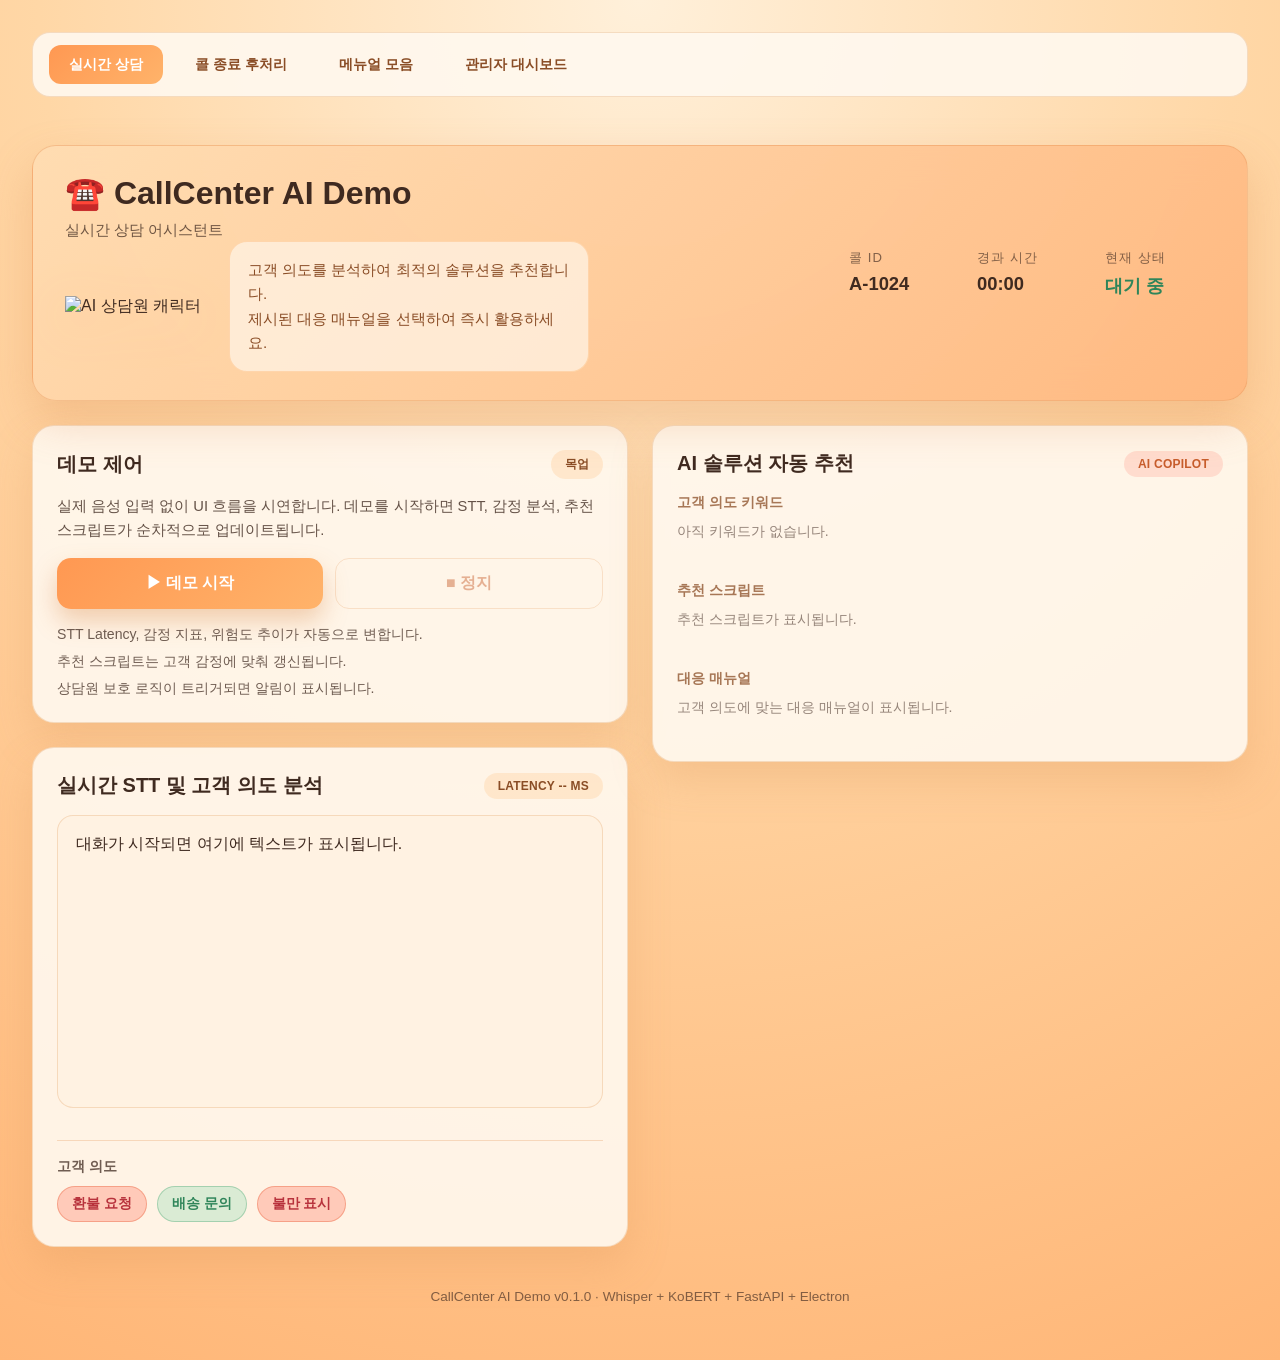
==== commit d0174fd3: "12:59" ====
--- a/index.html
+++ b/index.html
@@ -84,68 +84,33 @@
             <h2>AI 솔루션 자동 추천</h2>
             <span class="badge badge-info">AI Copilot</span>
           </div>
-          <div class="solution-tabs">
-            <button class="tab-btn active" data-tab="manual">대응 매뉴얼</button>
-            <button class="tab-btn" data-tab="questions">예상 질문</button>
-            <button class="tab-btn" data-tab="script">추천 스크립트</button>
-          </div>
           <div class="solution-content">
-            <div id="manual-content" class="tab-content active">
+            <!-- 1. 고객 의도 키워드 (최상단) -->
+            <div class="keyword-section" style="margin-bottom: 20px;">
+              <h3 style="font-size: 0.9rem; opacity: 0.75; margin-bottom: 10px;">고객 의도 키워드</h3>
+              <div id="keyword-list" class="keyword-list">
+                <span class="placeholder">아직 키워드가 없습니다.</span>
+              </div>
+            </div>
+            
+            <!-- 2. 추천 스크립트 (중간) -->
+            <div class="script-section" style="margin-bottom: 20px;">
+              <h3 style="font-size: 0.9rem; opacity: 0.75; margin-bottom: 10px;">추천 스크립트</h3>
+              <div id="script-content">
+                <div class="placeholder">추천 스크립트가 표시됩니다.</div>
+              </div>
+            </div>
+            
+            <!-- 3. 대응 매뉴얼 (하단) -->
+            <div class="manual-section">
+              <h3 style="font-size: 0.9rem; opacity: 0.75; margin-bottom: 10px;">대응 매뉴얼</h3>
               <ul id="manual-list" class="solution-list">
                 <li class="placeholder">고객 의도에 맞는 대응 매뉴얼이 표시됩니다.</li>
-              </ul>
-            </div>
-            <div id="questions-content" class="tab-content">
-              <ul id="questions-list" class="solution-list">
-                <li class="placeholder">예상 질문이 표시됩니다.</li>
-              </ul>
-            </div>
-            <div id="script-content" class="tab-content">
-              <ul id="script-list" class="solution-list">
-                <li class="placeholder">추천 스크립트가 표시됩니다.</li>
               </ul>
             </div>
           </div>
         </article>
 
-        <article class="card search-card">
-          <div class="card-header">
-            <h2>AI 지식 검색</h2>
-            <span class="badge badge-info">검색</span>
-          </div>
-          <div class="search-box">
-            <input type="text" id="knowledge-search" placeholder="검색어를 입력하세요..." class="search-input">
-            <button id="search-btn" class="btn btn-primary">검색</button>
-          </div>
-          <div id="search-results" class="search-results">
-            <p class="placeholder">검색 결과가 여기에 표시됩니다.</p>
-          </div>
-        </article>
-
-        <article class="card agent-card">
-          <div class="card-header">
-            <h2>상담원 보호</h2>
-            <span id="agent-state-label" class="badge badge-neutral">대기 중</span>
-          </div>
-          <div class="agent-body">
-            <div class="agent-metric">
-              <div class="agent-metric-header">
-                <span>스트레스 지수</span>
-                <span id="stress-value">--</span>
-              </div>
-              <div class="progress">
-                <div id="stress-bar" class="progress-fill"></div>
-              </div>
-            </div>
-            <div class="agent-metric">
-              <div class="agent-metric-header">
-                <span>연속 악성 통화</span>
-                <span id="escalation-count">0건</span>
-              </div>
-            </div>
-            <div class="agent-alert" id="agent-hint">데모를 시작하면 보호 시나리오가 활성화됩니다.</div>
-          </div>
-        </article>
       </section>
     </main>
 
--- a/styles.css
+++ b/styles.css
@@ -256,17 +256,33 @@
   color: rgba(63, 42, 32, 0.65);
 }
 
+/* transcript-card 고정 높이 */
+.transcript-card {
+  display: flex;
+  flex-direction: column;
+  height: 500px; /* 고정 높이 */
+}
+
+.transcript-card .card-header {
+  flex-shrink: 0;
+}
+
+.transcript-card .intent-section {
+  flex-shrink: 0;
+  margin-top: 16px;
+}
+
 .transcript-list {
   background: rgba(255, 242, 226, 0.9);
   border-radius: 16px;
   border: 1px solid rgba(229, 170, 116, 0.35);
   padding: 18px;
-  min-height: 260px;
-  max-height: 360px;
+  flex: 1;
   overflow-y: auto;
   display: flex;
   flex-direction: column;
   gap: 14px;
+  min-height: 0; /* flexbox에서 스크롤이 작동하도록 */
 }
 
 .transcript-list::-webkit-scrollbar {
@@ -295,6 +311,12 @@
 .transcript-item.agent {
   background: rgba(193, 230, 200, 0.35);
   border: 1px solid rgba(129, 190, 150, 0.35);
+}
+
+.transcript-item.partial {
+  background: rgba(255, 242, 226, 0.6);
+  border: 1px dashed rgba(229, 170, 116, 0.5);
+  opacity: 0.8;
 }
 
 .transcript-meta {
@@ -347,22 +369,61 @@
 .suggestion-item {
   background: rgba(255, 235, 210, 0.8);
   border: 1px solid rgba(233, 170, 116, 0.4);
-  border-radius: 16px;
-  padding: 16px;
+}
+
+/* 매뉴얼 아코디언 */
+.manual-accordion {
+  background: rgba(255, 235, 210, 0.8);
+  border: 1px solid rgba(233, 170, 116, 0.4);
+  border-radius: 12px;
+  margin-bottom: 12px;
+  overflow: hidden;
+}
+
+.manual-accordion-header {
+  padding: 14px 16px;
+  display: flex;
+  justify-content: space-between;
+  align-items: center;
+  cursor: pointer;
+  transition: background 0.2s;
+}
+
+.manual-accordion-header:hover {
+  background: rgba(255, 221, 179, 0.5);
+}
+
+.manual-accordion-header strong {
+  color: #c75d2c;
+  font-size: 0.95rem;
+}
+
+.manual-accordion-toggle {
+  font-size: 0.8rem;
+  color: #c75d2c;
+  transition: transform 0.2s;
+}
+
+.manual-accordion-content {
+  padding: 0 16px 16px 16px;
+  border-top: 1px solid rgba(233, 170, 116, 0.3);
+  margin-top: 8px;
+  padding-top: 12px;
   line-height: 1.6;
-  display: flex;
-  flex-direction: column;
-  gap: 6px;
 }
 
 .suggestion-item strong {
   color: #c75d2c;
 }
 
-.keyword-section h3 {
+.keyword-section h3,
+.script-section h3,
+.manual-section h3 {
   font-size: 0.9rem;
   opacity: 0.75;
   margin-bottom: 10px;
+  color: #8a4d26;
+  font-weight: 600;
 }
 
 .keyword-list {
@@ -501,42 +562,23 @@
   color: #b8323c;
 }
 
-/* 솔루션 탭 */
-.solution-tabs {
-  display: flex;
-  gap: 8px;
-  margin-bottom: 16px;
-  border-bottom: 2px solid rgba(233, 162, 107, 0.35);
-}
-
-.tab-btn {
-  padding: 10px 18px;
-  border: none;
-  background: transparent;
-  color: #8a4d26;
-  font-weight: 600;
-  font-size: 0.9rem;
-  cursor: pointer;
-  border-bottom: 2px solid transparent;
-  margin-bottom: -2px;
-  transition: all 0.25s ease;
-}
-
-.tab-btn:hover {
-  color: #c75d2c;
-}
-
-.tab-btn.active {
-  color: #c75d2c;
-  border-bottom-color: #ff9852;
-}
-
-.tab-content {
-  display: none;
-}
-
-.tab-content.active {
-  display: block;
+/* 솔루션 섹션 */
+.solution-content {
+  display: flex;
+  flex-direction: column;
+  gap: 20px;
+}
+
+.solution-section {
+  margin-bottom: 20px;
+}
+
+.script-section {
+  margin-bottom: 20px;
+}
+
+.manual-section {
+  margin-bottom: 20px;
 }
 
 .solution-list {
@@ -716,6 +758,16 @@
   border-radius: 14px;
   font-size: 0.9rem;
   line-height: 1.5;
+}
+
+/* 난이도 시각화 */
+.difficulty-visualization {
+  margin-top: 12px;
+}
+
+.difficulty-bar {
+  display: flex;
+  gap: 8px;
 }
 
 /* 액션 리스트 */
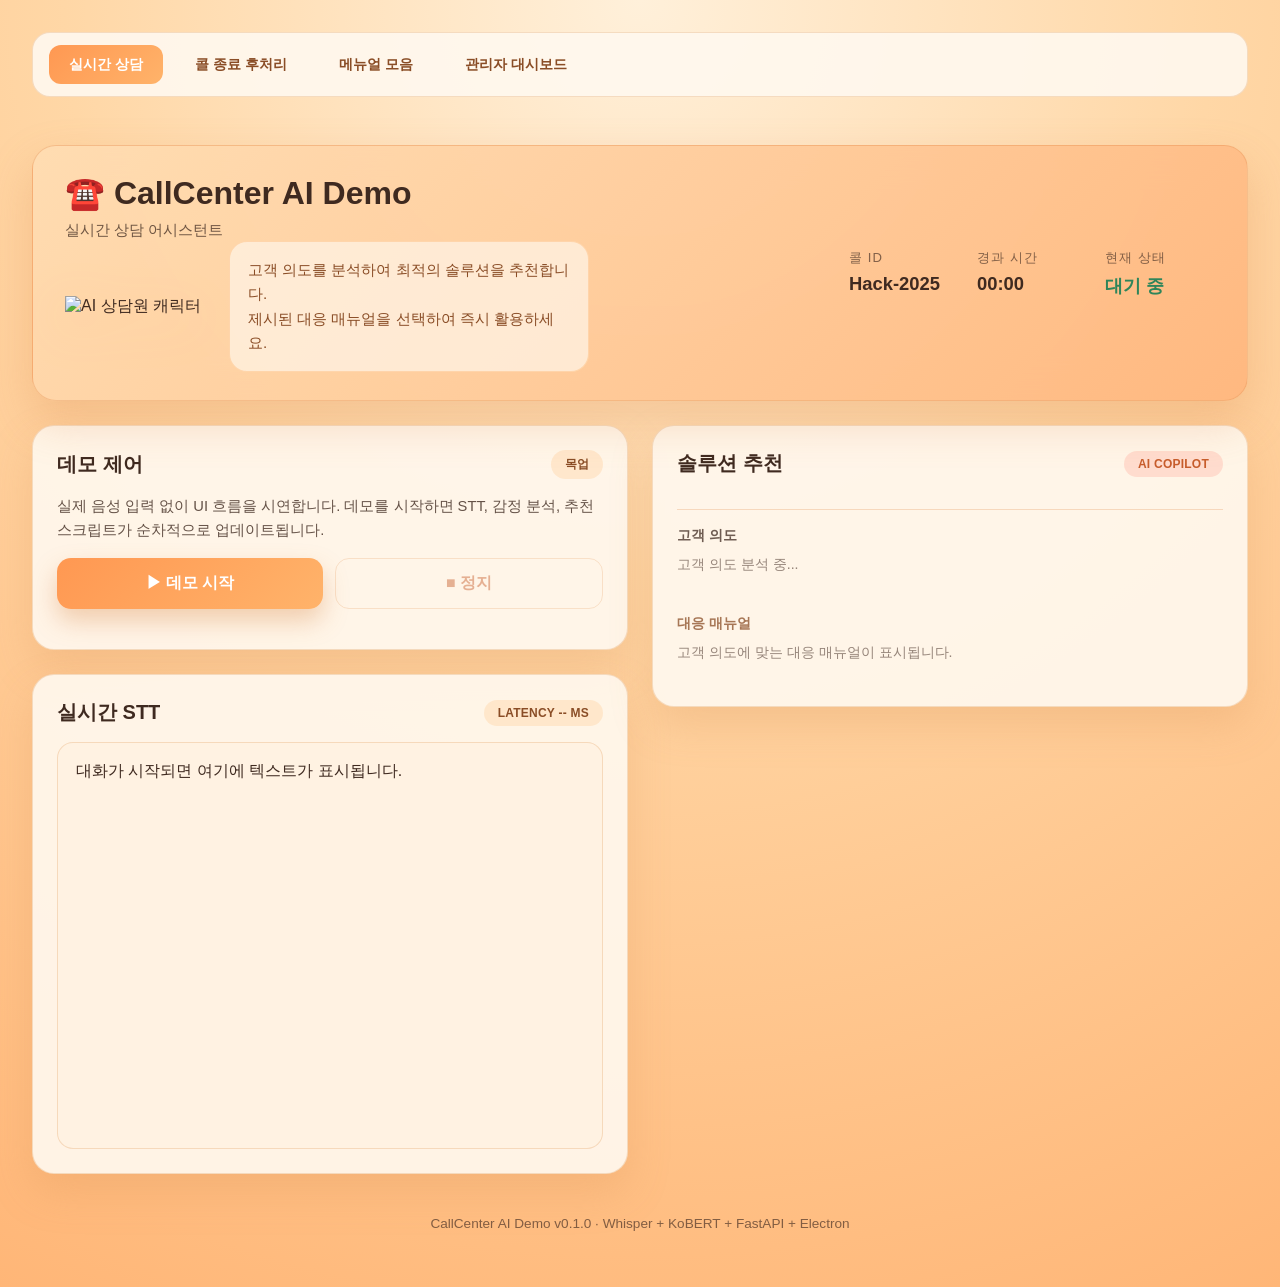
==== commit 6415a26e: "semi Final" ====
--- a/index.html
+++ b/index.html
@@ -29,7 +29,7 @@
       <div class="header-metrics">
         <div class="header-metric">
           <span class="metric-label">콜 ID</span>
-          <span class="metric-value" id="call-id">A-1024</span>
+          <span class="metric-value" id="call-id">Hack-2025</span>
         </div>
         <div class="header-metric">
           <span class="metric-label">경과 시간</span>
@@ -55,25 +55,16 @@
             <button id="stop-demo" class="btn btn-outline" disabled>■ 정지</button>
           </div>
           <ul class="control-hints">
-            <li>STT Latency, 감정 지표, 위험도 추이가 자동으로 변합니다.</li>
-            <li>추천 스크립트는 고객 감정에 맞춰 갱신됩니다.</li>
-            <li>상담원 보호 로직이 트리거되면 알림이 표시됩니다.</li>
           </ul>
         </article>
 
         <article class="card transcript-card">
           <div class="card-header">
-            <h2>실시간 STT 및 고객 의도 분석</h2>
+            <h2>실시간 STT</h2>
             <span id="stt-latency" class="badge badge-neutral">Latency -- ms</span>
           </div>
           <div id="transcript-list" class="transcript-list">
             <p class="placeholder">대화가 시작되면 여기에 텍스트가 표시됩니다.</p>
-          </div>
-          <div class="intent-section">
-            <h3>고객 의도</h3>
-            <div id="intent-list" class="intent-list">
-              <span class="placeholder">의도 분석 중...</span>
-            </div>
           </div>
         </article>
       </section>
@@ -81,32 +72,61 @@
       <section class="column right-column">
         <article class="card solution-card">
           <div class="card-header">
-            <h2>AI 솔루션 자동 추천</h2>
+            <h2>솔루션 추천</h2>
             <span class="badge badge-info">AI Copilot</span>
           </div>
           <div class="solution-content">
-            <!-- 1. 고객 의도 키워드 (최상단) -->
-            <div class="keyword-section" style="margin-bottom: 20px;">
-              <h3 style="font-size: 0.9rem; opacity: 0.75; margin-bottom: 10px;">고객 의도 키워드</h3>
-              <div id="keyword-list" class="keyword-list">
-                <span class="placeholder">아직 키워드가 없습니다.</span>
+            <!-- 1. 고객 의도 (키워드) - 최상단 -->
+            <div class="intent-section" style="margin-bottom: 20px;">
+              <h3 style="font-size: 0.9rem; opacity: 0.75; margin-bottom: 10px;">고객 의도</h3>
+              <div id="customer-intent" class="keyword-list">
+                <span class="placeholder">고객 의도 분석 중...</span>
               </div>
             </div>
             
-            <!-- 2. 추천 스크립트 (중간) -->
-            <div class="script-section" style="margin-bottom: 20px;">
-              <h3 style="font-size: 0.9rem; opacity: 0.75; margin-bottom: 10px;">추천 스크립트</h3>
-              <div id="script-content">
-                <div class="placeholder">추천 스크립트가 표시됩니다.</div>
-              </div>
-            </div>
-            
-            <!-- 3. 대응 매뉴얼 (하단) -->
+            <!-- 2. 대응 매뉴얼 (하단) - 아코디언 형태 -->
             <div class="manual-section">
               <h3 style="font-size: 0.9rem; opacity: 0.75; margin-bottom: 10px;">대응 매뉴얼</h3>
               <ul id="manual-list" class="solution-list">
                 <li class="placeholder">고객 의도에 맞는 대응 매뉴얼이 표시됩니다.</li>
               </ul>
+            </div>
+            
+            <!-- 원격지원 UI (2.1. 스마트키 오류 매뉴얼일 때만 표시) -->
+            <div class="remote-support-section" id="remote-support-section" style="display: none; margin-top: 20px; padding-top: 20px; border-top: 1px solid rgba(255, 186, 120, 0.3);">
+              <h3 style="font-size: 0.9rem; opacity: 0.75; margin-bottom: 10px;">원격지원</h3>
+              <div class="remote-support-content">
+                <div class="remote-vehicle-info">
+                  <div class="info-item">
+                    <span class="info-label">차량 번호:</span>
+                    <span class="info-value" id="remote-vehicle-number-index">서울 12가 3456</span>
+                  </div>
+                  <div class="info-item">
+                    <span class="info-label">차량 위치:</span>
+                    <span class="info-value" id="remote-vehicle-location-index">서울시 강남구 테헤란로 123</span>
+                  </div>
+                  <div class="info-item">
+                    <span class="info-label">연결 상태:</span>
+                    <span class="info-value" id="remote-connection-status-index">연결 안 됨</span>
+                  </div>
+                </div>
+                
+                <div class="remote-control-buttons">
+                  <button class="btn btn-primary" id="remote-connect-btn-index">원격지원 연결</button>
+                  <button class="btn btn-success" id="remote-unlock-btn-index" disabled>문 열기</button>
+                  <button class="btn btn-warning" id="remote-lock-btn-index" disabled>문 잠그기</button>
+                  <button class="btn btn-info" id="remote-status-btn-index" disabled>차량 상태 확인</button>
+                </div>
+
+                <div class="remote-result-area" id="remote-result-area-index" style="display: none;">
+                  <div class="result-header">
+                    <h3>제어 결과</h3>
+                  </div>
+                  <div class="result-content" id="remote-result-content-index">
+                    <!-- 제어 결과가 여기에 표시됩니다 -->
+                  </div>
+                </div>
+              </div>
             </div>
           </div>
         </article>
--- a/styles.css
+++ b/styles.css
@@ -213,6 +213,42 @@
   background: rgba(255, 194, 149, 0.25);
 }
 
+.btn-success {
+  background: linear-gradient(135deg, #28a745, #34ce57);
+  color: #fff;
+  border: none;
+  box-shadow: 0 12px 24px rgba(40, 167, 69, 0.35);
+}
+
+.btn-success:hover:not(:disabled) {
+  transform: translateY(-2px);
+  box-shadow: 0 18px 32px rgba(40, 167, 69, 0.45);
+}
+
+.btn-warning {
+  background: linear-gradient(135deg, #ffc107, #ffd54f);
+  color: #3f2a20;
+  border: none;
+  box-shadow: 0 12px 24px rgba(255, 193, 7, 0.35);
+}
+
+.btn-warning:hover:not(:disabled) {
+  transform: translateY(-2px);
+  box-shadow: 0 18px 32px rgba(255, 193, 7, 0.45);
+}
+
+.btn-info {
+  background: linear-gradient(135deg, #17a2b8, #3fc1d8);
+  color: #fff;
+  border: none;
+  box-shadow: 0 12px 24px rgba(23, 162, 184, 0.35);
+}
+
+.btn-info:hover:not(:disabled) {
+  transform: translateY(-2px);
+  box-shadow: 0 18px 32px rgba(23, 162, 184, 0.45);
+}
+
 .control-hints {
   list-style: none;
   display: flex;
@@ -1230,6 +1266,122 @@
   width: 100%;
 }
 
+/* 원격지원 UI 스타일 */
+.remote-support-card {
+  margin-top: 24px;
+}
+
+.remote-support-content {
+  display: flex;
+  flex-direction: column;
+  gap: 20px;
+}
+
+.remote-vehicle-info {
+  display: flex;
+  flex-direction: column;
+  gap: 12px;
+  padding: 16px;
+  background: rgba(255, 241, 224, 0.6);
+  border-radius: 12px;
+  border: 1px solid rgba(255, 186, 120, 0.3);
+}
+
+.remote-vehicle-info .info-item {
+  display: flex;
+  justify-content: space-between;
+  align-items: center;
+}
+
+.remote-vehicle-info .info-label {
+  font-weight: 600;
+  color: #8a4d26;
+  font-size: 0.9rem;
+}
+
+.remote-vehicle-info .info-value {
+  color: #3f2a20;
+  font-size: 0.95rem;
+}
+
+.remote-control-buttons {
+  display: grid;
+  grid-template-columns: repeat(2, 1fr);
+  gap: 12px;
+}
+
+.remote-control-buttons .btn {
+  width: 100%;
+  padding: 12px 16px;
+  font-size: 0.95rem;
+}
+
+.remote-result-area {
+  padding: 16px;
+  background: rgba(255, 241, 224, 0.8);
+  border-radius: 12px;
+  border: 1px solid rgba(255, 186, 120, 0.4);
+  margin-top: 12px;
+}
+
+.result-header {
+  margin-bottom: 12px;
+}
+
+.result-header h3 {
+  font-size: 1.1rem;
+  color: #8a4d26;
+  margin-bottom: 8px;
+}
+
+.result-content {
+  color: #3f2a20;
+  line-height: 1.6;
+  font-size: 0.95rem;
+}
+
+.status-item {
+  padding: 8px 0;
+  border-bottom: 1px solid rgba(255, 186, 120, 0.2);
+}
+
+.status-item:last-child {
+  border-bottom: none;
+}
+
+.status-item strong {
+  color: #8a4d26;
+  margin-right: 8px;
+}
+
+/* debriefing.html 신규 섹션 */
+.manual-link-list {
+  list-style: none;
+  display: flex;
+  flex-direction: column;
+  gap: 10px;
+  margin-top: 8px;
+}
+
+.manual-link {
+  display: block;
+  padding: 10px 14px;
+  background: rgba(255, 234, 211, 0.85);
+  border-radius: 12px;
+  border: 1px solid rgba(233, 162, 107, 0.35);
+  text-decoration: none;
+  color: #c75d2c;
+  font-weight: 600;
+  font-size: 0.9rem;
+  transition: all 0.25s ease;
+}
+
+.manual-link:hover {
+  background: rgba(255, 222, 186, 0.9);
+  transform: translateX(4px);
+  box-shadow: 0 4px 12px rgba(214, 142, 82, 0.2);
+}
+
 @media (max-width: 1140px) {
   .dashboard {
     grid-template-columns: 1fr;
